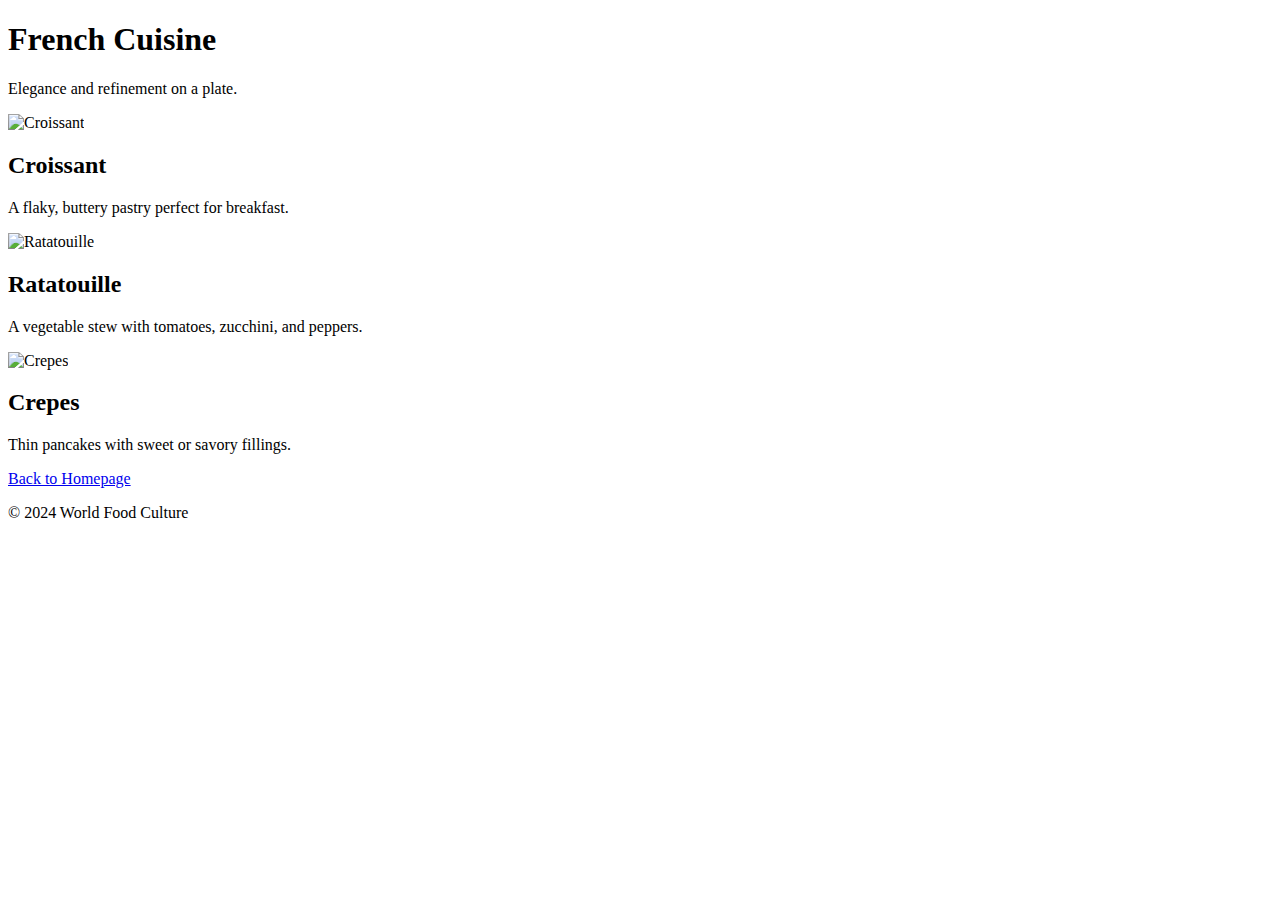
==== france.html @ 9bc9196a "Create france.html" ====
<!DOCTYPE html>
<html lang="en">
<head>
  <meta charset="UTF-8">
  <meta name="viewport" content="width=device-width, initial-scale=1.0">
  <title>French Cuisine</title>
  <link rel="stylesheet" href="styles.css">
</head>
<body>
  <header>
    <h1>French Cuisine</h1>
    <p>Elegance and refinement on a plate.</p>
  </header>

  <main>
    <section class="dishes">
      <article>
        <img src="images/croissant.jpg" alt="Croissant">
        <h2>Croissant</h2>
        <p>A flaky, buttery pastry perfect for breakfast.</p>
      </article>

      <article>
        <img src="images/ratatouille.jpg" alt="Ratatouille">
        <h2>Ratatouille</h2>
        <p>A vegetable stew with tomatoes, zucchini, and peppers.</p>
      </article>

      <article>
        <img src="images/crepes.jpg" alt="Crepes">
        <h2>Crepes</h2>
        <p>Thin pancakes with sweet or savory fillings.</p>
      </article>
    </section>

    <a href="index.html" class="back-link">Back to Homepage</a>
  </main>

  <footer>
    <p>&copy; 2024 World Food Culture</p>
  </footer>
</body>
</html>
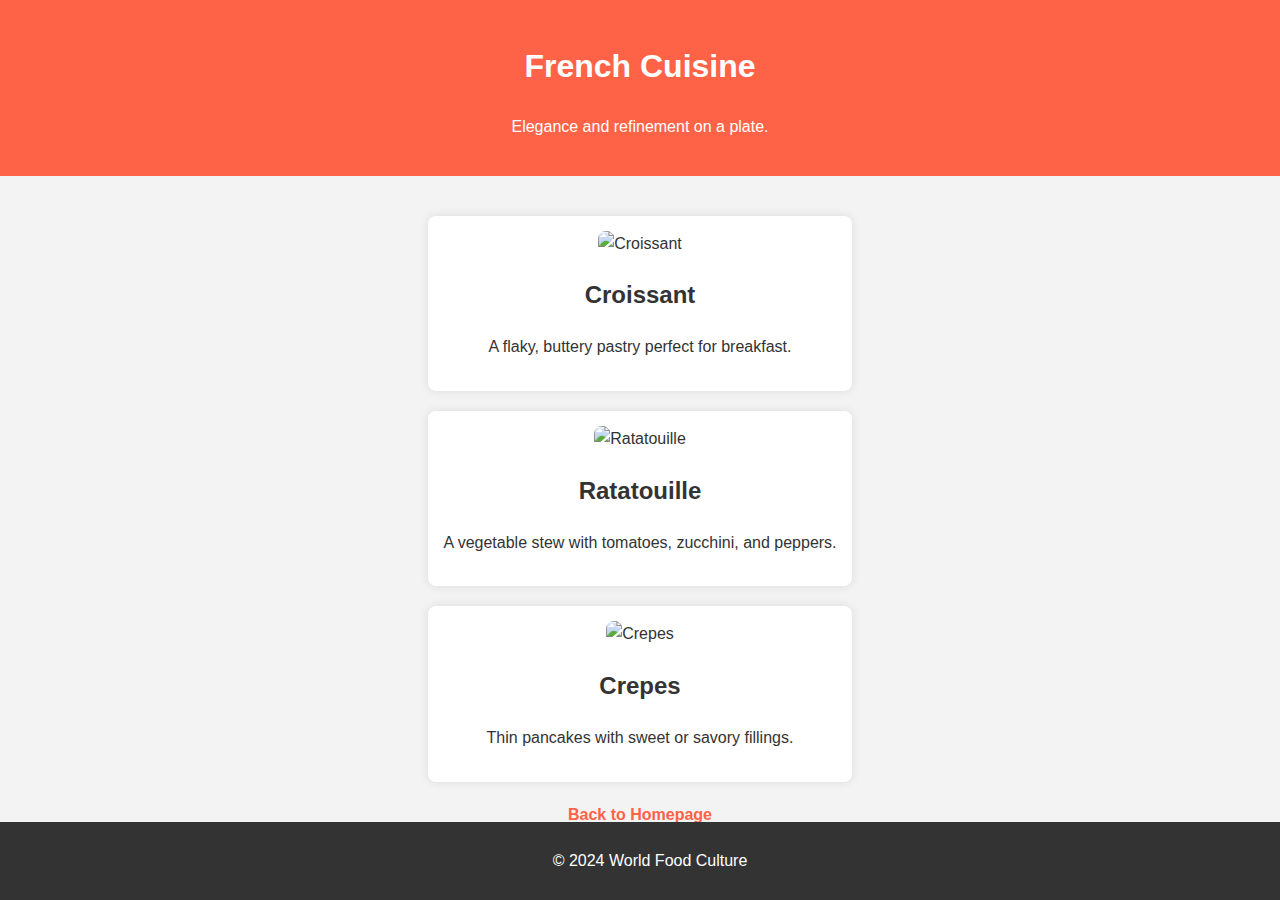
==== commit 984b9133: "Update france.html" ====
--- a/france.html
+++ b/france.html
@@ -15,19 +15,19 @@
   <main>
     <section class="dishes">
       <article>
-        <img src="images/croissant.jpg" alt="Croissant">
+        <img src="C:\Users\skhan\Downloads\france_1.jpg" alt="Croissant">
         <h2>Croissant</h2>
         <p>A flaky, buttery pastry perfect for breakfast.</p>
       </article>
 
       <article>
-        <img src="images/ratatouille.jpg" alt="Ratatouille">
+        <img src="C:\Users\skhan\Downloads\france_2.jpg" alt="Ratatouille">
         <h2>Ratatouille</h2>
         <p>A vegetable stew with tomatoes, zucchini, and peppers.</p>
       </article>
 
       <article>
-        <img src="images/crepes.jpg" alt="Crepes">
+        <img src="C:\Users\skhan\Downloads\france_3.jpg" alt="Crepes">
         <h2>Crepes</h2>
         <p>Thin pancakes with sweet or savory fillings.</p>
       </article>
--- a/styles.css
+++ b/styles.css
@@ -0,0 +1,86 @@
+/* General Styles */
+body {
+  margin: 0;
+  font-family: 'Arial', sans-serif;
+  background-color: #f3f3f3;
+  color: #333;
+  line-height: 1.6;
+}
+
+header {
+  background-color: #ff6347;
+  color: white;
+  text-align: center;
+  padding: 20px;
+}
+
+nav ul {
+  list-style: none;
+  display: flex;
+  justify-content: center;
+  background-color: #333;
+  padding: 10px 0;
+  margin: 0;
+}
+
+nav ul li {
+  margin: 0 15px;
+}
+
+nav a {
+  color: white;
+  text-decoration: none;
+  font-size: 1.2em;
+  transition: color 0.3s;
+}
+
+nav a:hover {
+  color: #ff6347;
+}
+
+main {
+  max-width: 1200px;
+  margin: 20px auto;
+  padding: 20px;
+  display: flex;
+  flex-direction: column;
+  align-items: center;
+}
+
+.dishes {
+  display: grid;
+  gap: 20px;
+  grid-template-columns: repeat(auto-fit, minmax(300px, 1fr));
+}
+
+article {
+  background-color: white;
+  padding: 15px;
+  border-radius: 8px;
+  box-shadow: 0 0 10px rgba(0, 0, 0, 0.1);
+  text-align: center;
+}
+
+article img {
+  width: 100%;
+  height: 200px;
+  object-fit: cover;
+  border-radius: 8px;
+}
+
+.back-link {
+  margin-top: 20px;
+  text-decoration: none;
+  color: #ff6347;
+  font-weight: bold;
+}
+
+footer {
+  text-align: center;
+  padding: 10px;
+  background-color: #333;
+  color: white;
+  position: fixed;
+  width: 100%;
+  bottom: 0;
+}
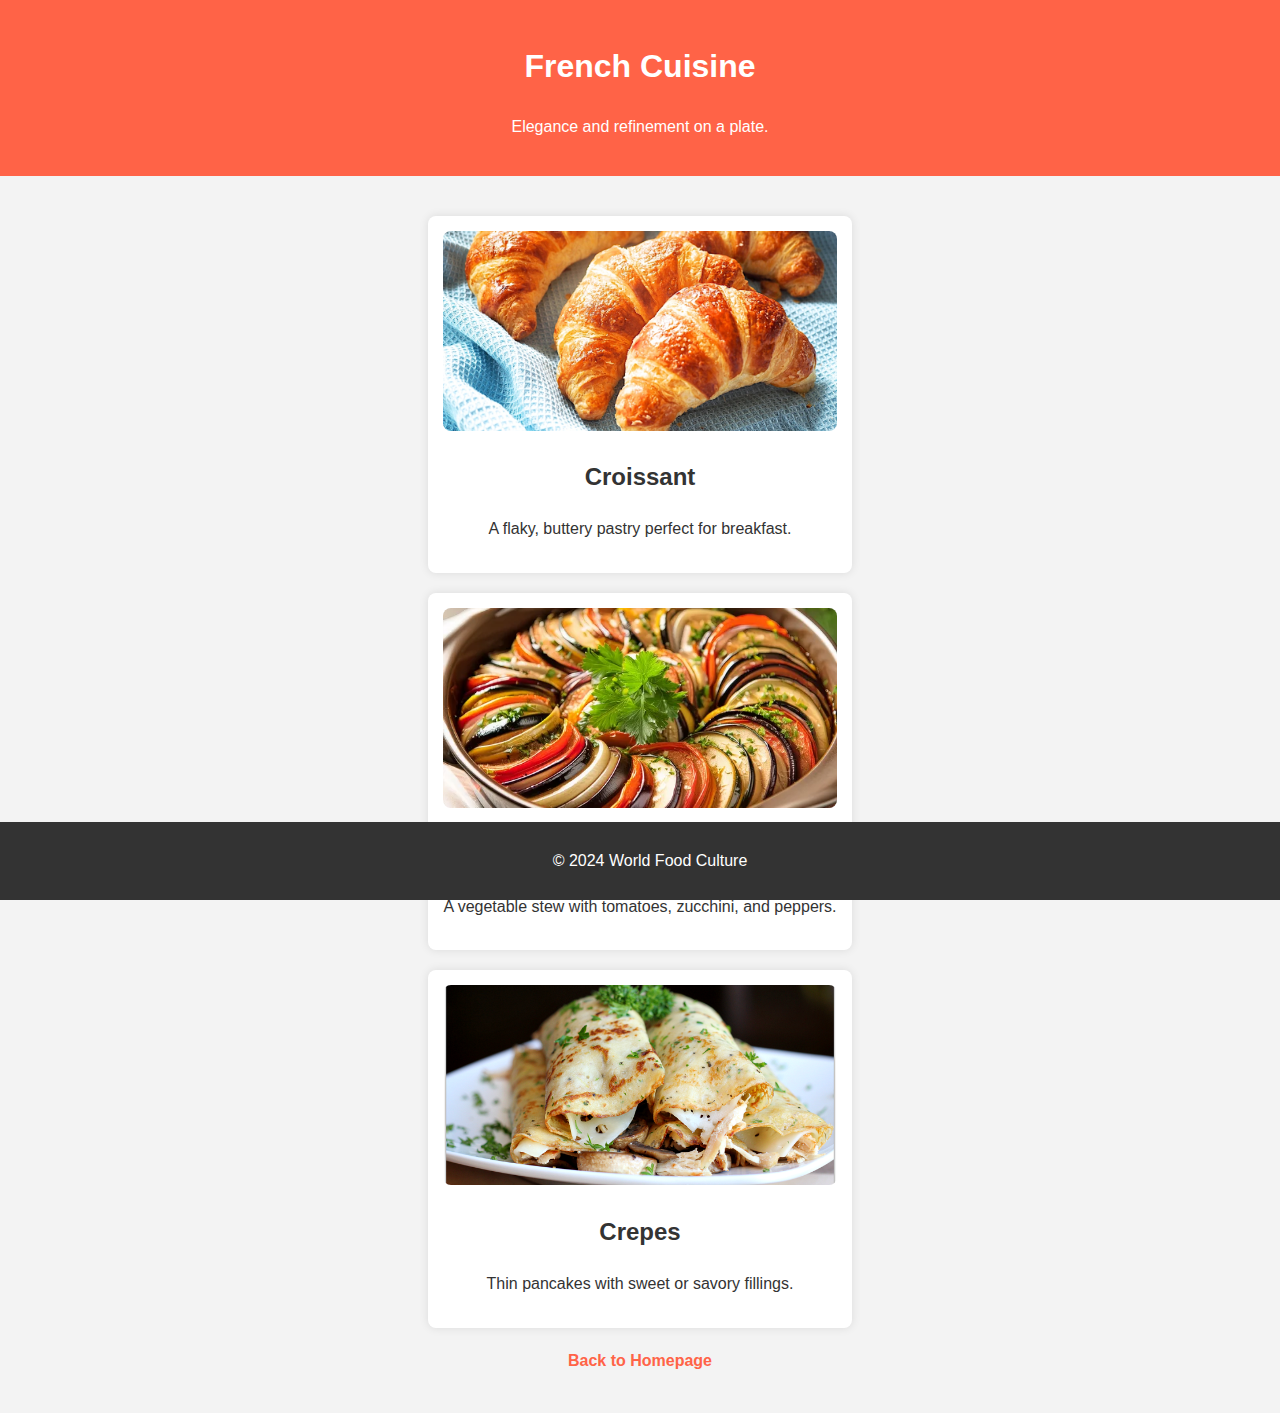
==== commit 78531d09: "Update france.html" ====
--- a/france.html
+++ b/france.html
@@ -15,19 +15,19 @@
   <main>
     <section class="dishes">
       <article>
-        <img src="C:\Users\skhan\Downloads\france_1.jpg" alt="Croissant">
+        <img src="france_1.jpg" alt="Croissant">
         <h2>Croissant</h2>
         <p>A flaky, buttery pastry perfect for breakfast.</p>
       </article>
 
       <article>
-        <img src="C:\Users\skhan\Downloads\france_2.jpg" alt="Ratatouille">
+        <img src="france_2.jpg" alt="Ratatouille">
         <h2>Ratatouille</h2>
         <p>A vegetable stew with tomatoes, zucchini, and peppers.</p>
       </article>
 
       <article>
-        <img src="C:\Users\skhan\Downloads\france_3.jpg" alt="Crepes">
+        <img src="france_3.jpg" alt="Crepes">
         <h2>Crepes</h2>
         <p>Thin pancakes with sweet or savory fillings.</p>
       </article>
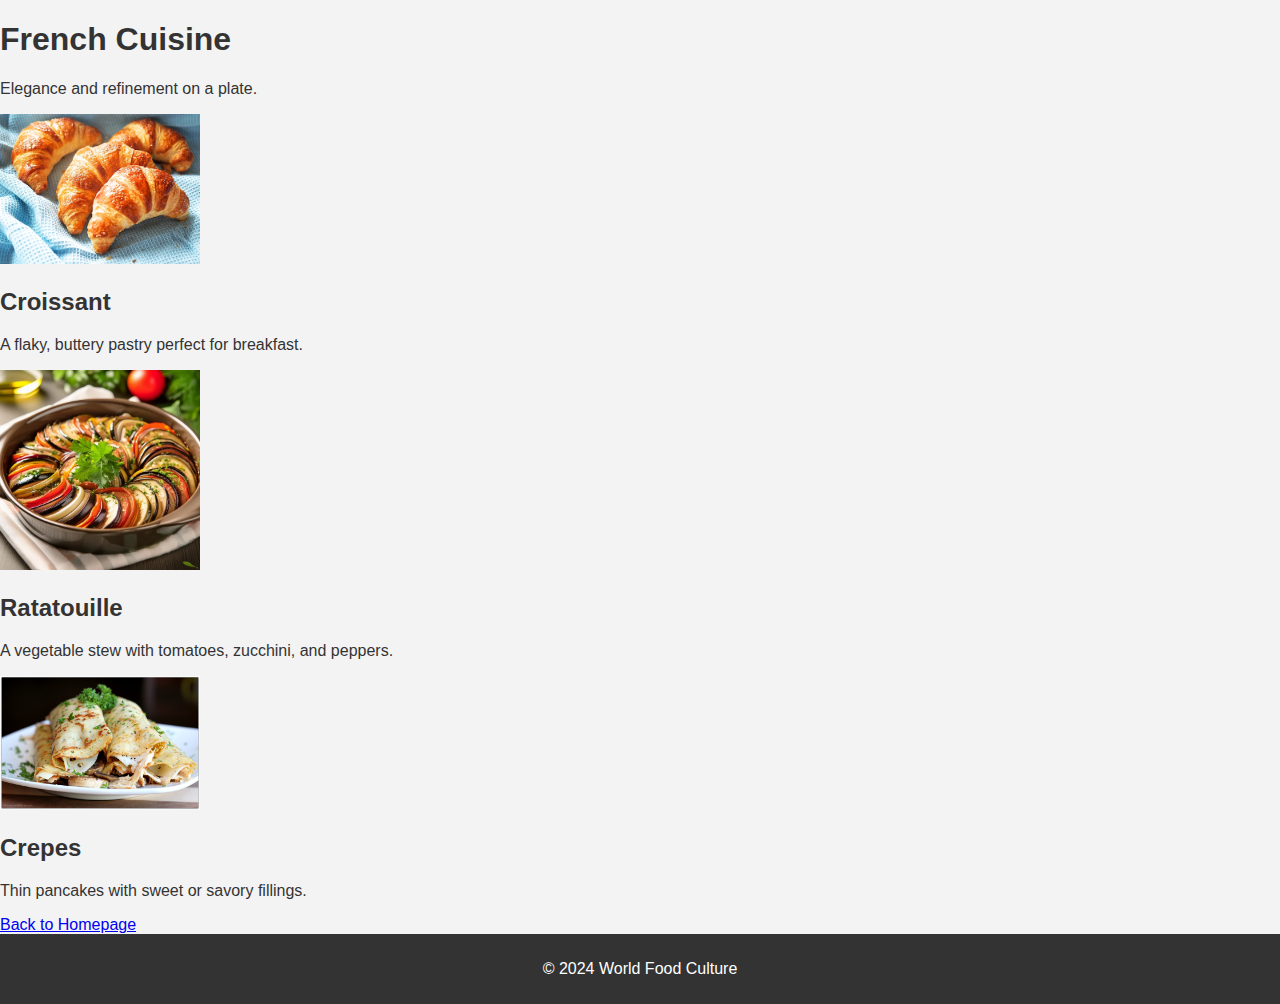
==== commit 6164f595: "Update france.html" ====
--- a/france.html
+++ b/france.html
@@ -15,19 +15,19 @@
   <main>
     <section class="dishes">
       <article>
-        <img src="france_1.jpg" alt="Croissant">
+        <img src="france_1.jpg" alt="Croissant" style="width:200px"> 
         <h2>Croissant</h2>
         <p>A flaky, buttery pastry perfect for breakfast.</p>
       </article>
 
       <article>
-        <img src="france_2.jpg" alt="Ratatouille">
+        <img src="france_2.jpg" alt="Ratatouille" style="width:200px">
         <h2>Ratatouille</h2>
         <p>A vegetable stew with tomatoes, zucchini, and peppers.</p>
       </article>
 
       <article>
-        <img src="france_3.jpg" alt="Crepes">
+        <img src="france_3.jpg" alt="Crepes" style="width:200px">
         <h2>Crepes</h2>
         <p>Thin pancakes with sweet or savory fillings.</p>
       </article>
--- a/styles.css
+++ b/styles.css
@@ -4,83 +4,102 @@
   font-family: 'Arial', sans-serif;
   background-color: #f3f3f3;
   color: #333;
-  line-height: 1.6;
+  overflow-x: hidden;
 }
 
-header {
+/* Hero Section */
+.hero {
+  height: 100vh;
+  background-image: url('images/hero-image.jpg');
+  background-size: cover;
+  background-position: center;
+  display: flex;
+  flex-direction: column;
+  justify-content: center;
+  align-items: center;
+  text-align: center;
+  color: white;
+  position: relative;
+}
+
+.hero h1 {
+  font-size: 3em;
+  margin-bottom: 10px;
+}
+
+.hero p {
+  font-size: 1.5em;
+  margin-bottom: 20px;
+}
+
+.hero button {
   background-color: #ff6347;
+  border: none;
+  padding: 15px 30px;
+  font-size: 1.2em;
   color: white;
-  text-align: center;
+  cursor: pointer;
+  border-radius: 5px;
+  transition: background-color 0.3s;
+}
+
+.hero button:hover {
+  background-color: #e55337;
+}
+
+/* Countries Grid Section */
+.country-grid {
+  display: grid;
+  grid-template-columns: repeat(auto-fit, minmax(300px, 1fr));
+  gap: 10px;
   padding: 20px;
 }
 
-nav ul {
-  list-style: none;
+.country-card {
+  position: relative;
+  cursor: pointer;
+}
+
+.country-card img {
+  width: 100%;
+  height: 300px;
+  object-fit: cover;
+  border-radius: 10px;
+  transition: transform 0.3s;
+}
+
+.country-card:hover img {
+  transform: scale(1.05);
+}
+
+.overlay {
+  position: absolute;
+  top: 0;
+  left: 0;
+  width: 100%;
+  height: 100%;
+  background-color: rgba(0, 0, 0, 0.5);
   display: flex;
   justify-content: center;
-  background-color: #333;
-  padding: 10px 0;
-  margin: 0;
+  align-items: center;
+  border-radius: 10px;
+  opacity: 0;
+  transition: opacity 0.3s;
 }
 
-nav ul li {
-  margin: 0 15px;
+.country-card:hover .overlay {
+  opacity: 1;
 }
 
-nav a {
+.overlay h2 {
   color: white;
-  text-decoration: none;
-  font-size: 1.2em;
-  transition: color 0.3s;
+  font-size: 2em;
 }
 
-nav a:hover {
-  color: #ff6347;
-}
-
-main {
-  max-width: 1200px;
-  margin: 20px auto;
-  padding: 20px;
-  display: flex;
-  flex-direction: column;
-  align-items: center;
-}
-
-.dishes {
-  display: grid;
-  gap: 20px;
-  grid-template-columns: repeat(auto-fit, minmax(300px, 1fr));
-}
-
-article {
-  background-color: white;
-  padding: 15px;
-  border-radius: 8px;
-  box-shadow: 0 0 10px rgba(0, 0, 0, 0.1);
-  text-align: center;
-}
-
-article img {
-  width: 100%;
-  height: 200px;
-  object-fit: cover;
-  border-radius: 8px;
-}
-
-.back-link {
-  margin-top: 20px;
-  text-decoration: none;
-  color: #ff6347;
-  font-weight: bold;
-}
-
+/* Footer */
 footer {
   text-align: center;
   padding: 10px;
   background-color: #333;
   color: white;
-  position: fixed;
-  width: 100%;
-  bottom: 0;
 }
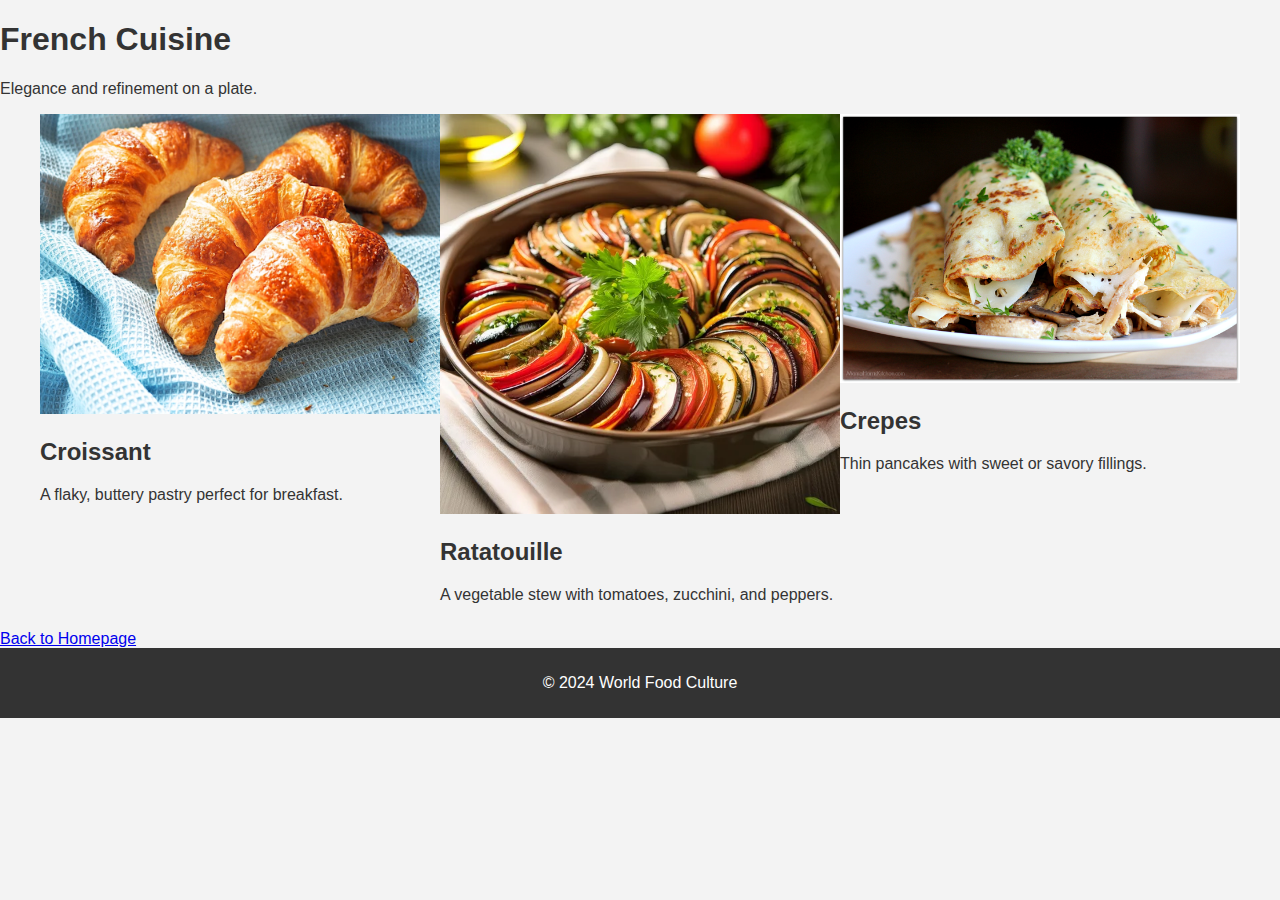
==== commit f7922382: "Update france.html" ====
--- a/france.html
+++ b/france.html
@@ -15,19 +15,19 @@
   <main>
     <section class="dishes">
       <article>
-        <img src="france_1.jpg" alt="Croissant" style="width:200px"> 
+        <img src="france_1.jpg" alt="Croissant" style="width:400px"> 
         <h2>Croissant</h2>
         <p>A flaky, buttery pastry perfect for breakfast.</p>
       </article>
 
       <article>
-        <img src="france_2.jpg" alt="Ratatouille" style="width:200px">
+        <img src="france_2.jpg" alt="Ratatouille" style="width:400px">
         <h2>Ratatouille</h2>
         <p>A vegetable stew with tomatoes, zucchini, and peppers.</p>
       </article>
 
       <article>
-        <img src="france_3.jpg" alt="Crepes" style="width:200px">
+        <img src="france_3.jpg" alt="Crepes" style="width:400px">
         <h2>Crepes</h2>
         <p>Thin pancakes with sweet or savory fillings.</p>
       </article>
--- a/styles.css
+++ b/styles.css
@@ -5,6 +5,12 @@
   background-color: #f3f3f3;
   color: #333;
   overflow-x: hidden;
+}
+.dishes {
+display: flex;
+justify-content: center;
+align-item: center;
+margin: 10px;
 }
 
 /* Hero Section */
